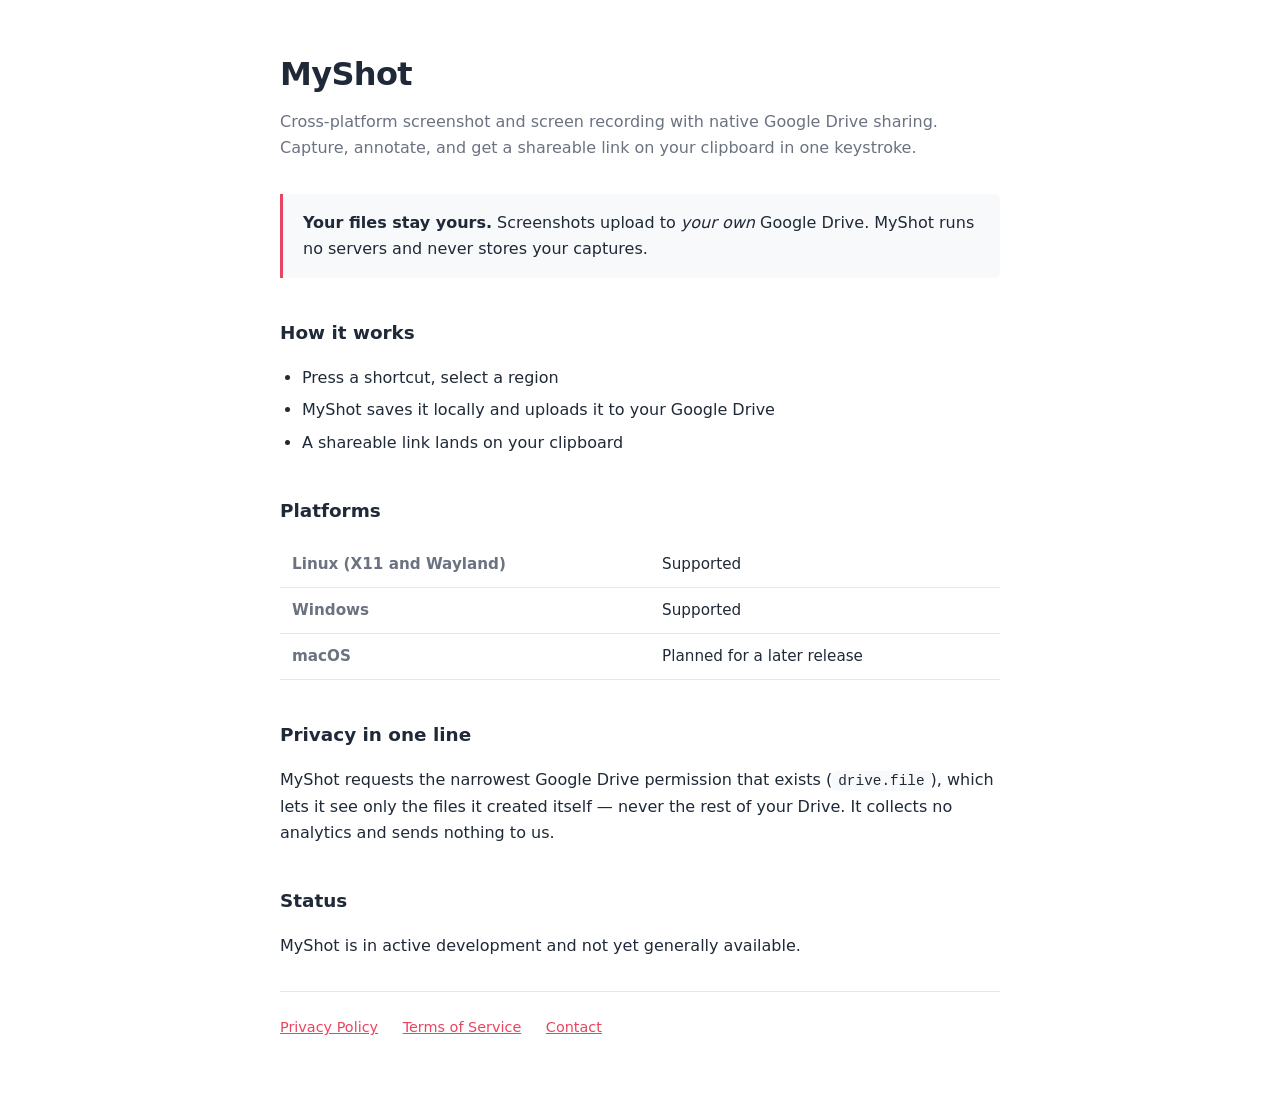
==== index.html @ aad1ee53 "add files" ====
<!DOCTYPE html>
<html lang="en">
<head>
<meta charset="utf-8">
<meta name="viewport" content="width=device-width, initial-scale=1">
<title>MyShot</title>
<meta name="description" content="Cross-platform screenshot and screen recording with native Google Drive sharing.">
<link rel="stylesheet" href="style.css">
</head>
<body>
<div class="wrap">
  <h1>MyShot</h1>
  <p class="lede">Cross-platform screenshot and screen recording with native Google Drive sharing.
  Capture, annotate, and get a shareable link on your clipboard in one keystroke.</p>

  <div class="callout">
    <strong>Your files stay yours.</strong> Screenshots upload to <em>your own</em> Google Drive.
    MyShot runs no servers and never stores your captures.
  </div>

  <h2>How it works</h2>
  <ul>
    <li>Press a shortcut, select a region</li>
    <li>MyShot saves it locally and uploads it to your Google Drive</li>
    <li>A shareable link lands on your clipboard</li>
  </ul>

  <h2>Platforms</h2>
  <table>
    <tr><th>Linux (X11 and Wayland)</th><td>Supported</td></tr>
    <tr><th>Windows</th><td>Supported</td></tr>
    <tr><th>macOS</th><td>Planned for a later release</td></tr>
  </table>

  <h2>Privacy in one line</h2>
  <p>MyShot requests the narrowest Google Drive permission that exists
  (<code>drive.file</code>), which lets it see only the files it created itself — never
  the rest of your Drive. It collects no analytics and sends nothing to us.</p>

  <h2>Status</h2>
  <p>MyShot is in active development and not yet generally available.</p>

  <nav>
    <a href="privacy.html">Privacy Policy</a>
    <a href="terms.html">Terms of Service</a>
    <a href="mailto:aryavikram06@gmail.com">Contact</a>
  </nav>
</div>
</body>
</html>
---- style.css ----
:root {
  --bg: #ffffff; --surface: #f8f9fa; --text: #1f2937; --muted: #6b7280;
  --accent: #e94560; --border: #e5e7eb;
}
@media (prefers-color-scheme: dark) {
  :root {
    --bg: #1a1a2e; --surface: #1f2937; --text: #f8f9fa; --muted: #9ca3af;
    --accent: #e94560; --border: #374151;
  }
}
* { box-sizing: border-box; }
body {
  margin: 0; padding: 0 16px;
  font: 16px/1.65 system-ui, -apple-system, "Segoe UI", Roboto, sans-serif;
  background: var(--bg); color: var(--text);
}
.wrap { max-width: 720px; margin: 0 auto; padding: 48px 0 80px; }
h1 { font-size: 2rem; margin: 0 0 8px; letter-spacing: -0.02em; }
h2 { font-size: 1.15rem; margin: 40px 0 12px; }
h3 { font-size: 1rem; margin: 24px 0 8px; }
a { color: var(--accent); }
.lede { color: var(--muted); margin: 0 0 32px; }
.updated { color: var(--muted); font-size: .875rem; }
nav { margin: 32px 0 0; padding-top: 24px; border-top: 1px solid var(--border); font-size: .9rem; }
nav a { margin-right: 20px; }
table { width: 100%; border-collapse: collapse; margin: 16px 0; font-size: .95rem; }
th, td { text-align: left; padding: 10px 12px; border-bottom: 1px solid var(--border); vertical-align: top; }
th { color: var(--muted); font-weight: 600; }
code { background: var(--surface); padding: 2px 6px; border-radius: 4px; font-size: .9em; }
.callout {
  background: var(--surface); border-left: 3px solid var(--accent);
  padding: 16px 20px; margin: 24px 0; border-radius: 0 6px 6px 0;
}
ul { padding-left: 22px; }
li { margin: 6px 0; }
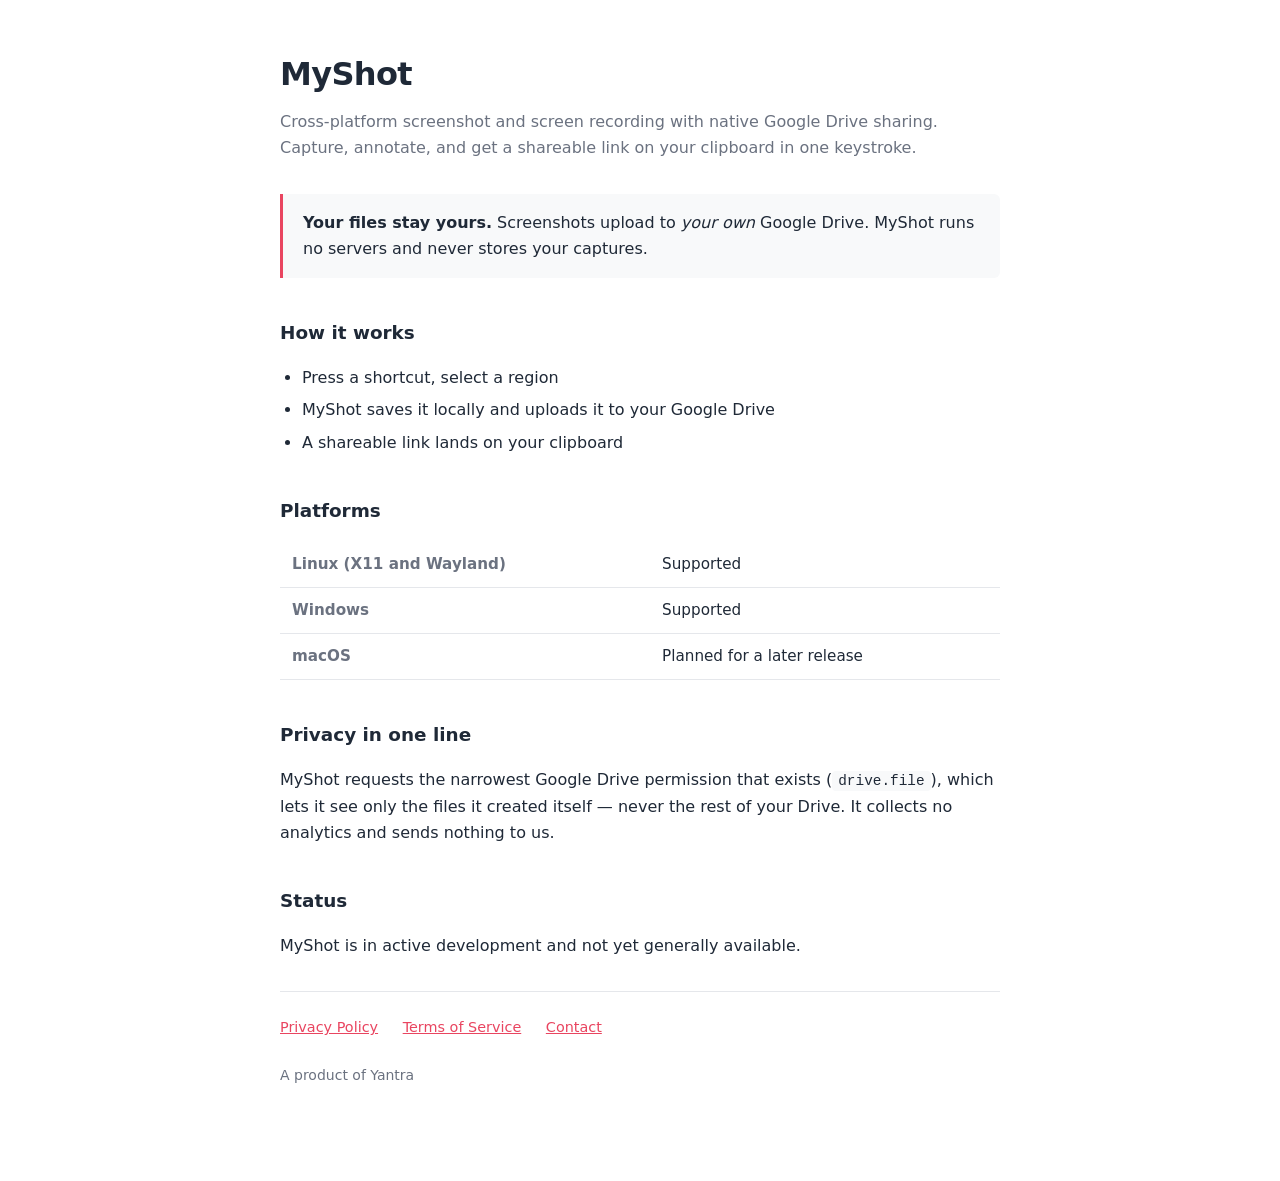
==== commit 0675027c: "Add Yantra as the company behind MyShot" ====
--- a/index.html
+++ b/index.html
@@ -45,6 +45,7 @@
     <a href="terms.html">Terms of Service</a>
     <a href="mailto:aryavikram06@gmail.com">Contact</a>
   </nav>
+  <p class="updated" style="margin-top:24px">A product of Yantra</p>
 </div>
 </body>
 </html>
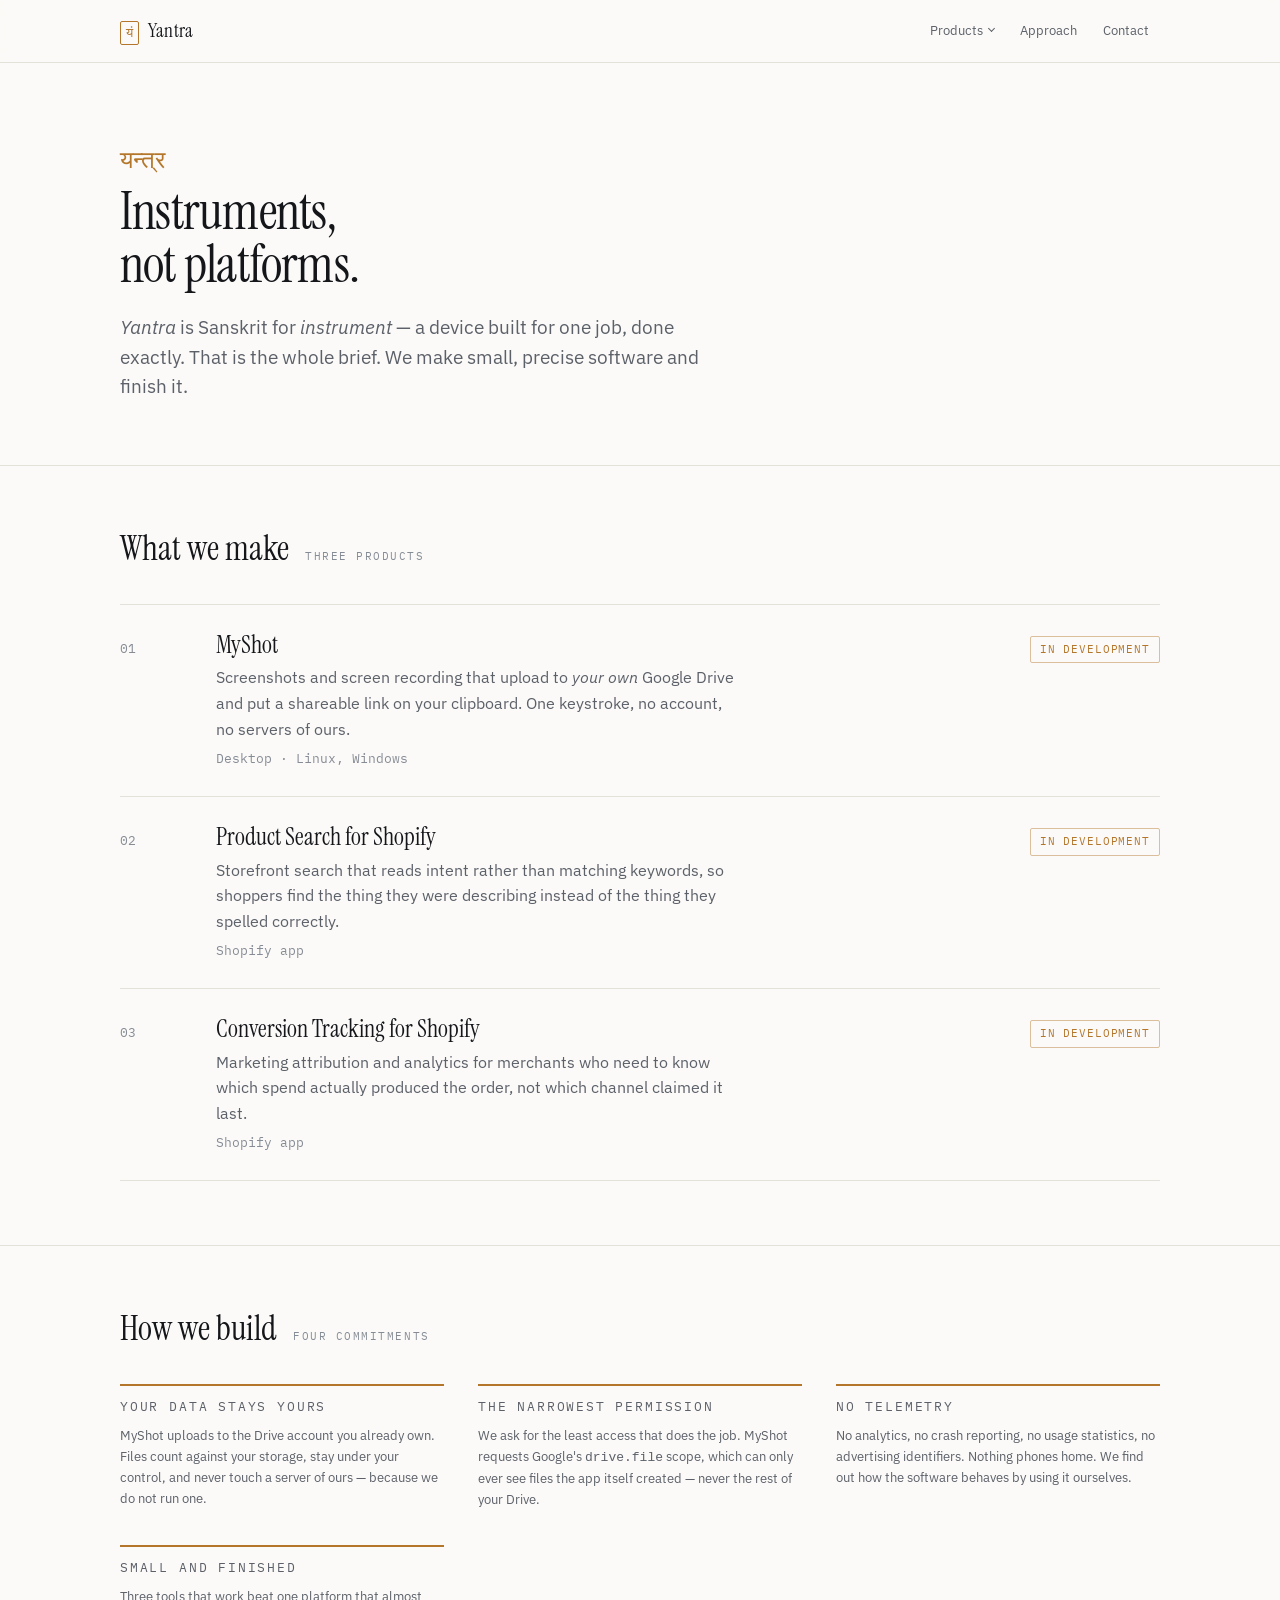
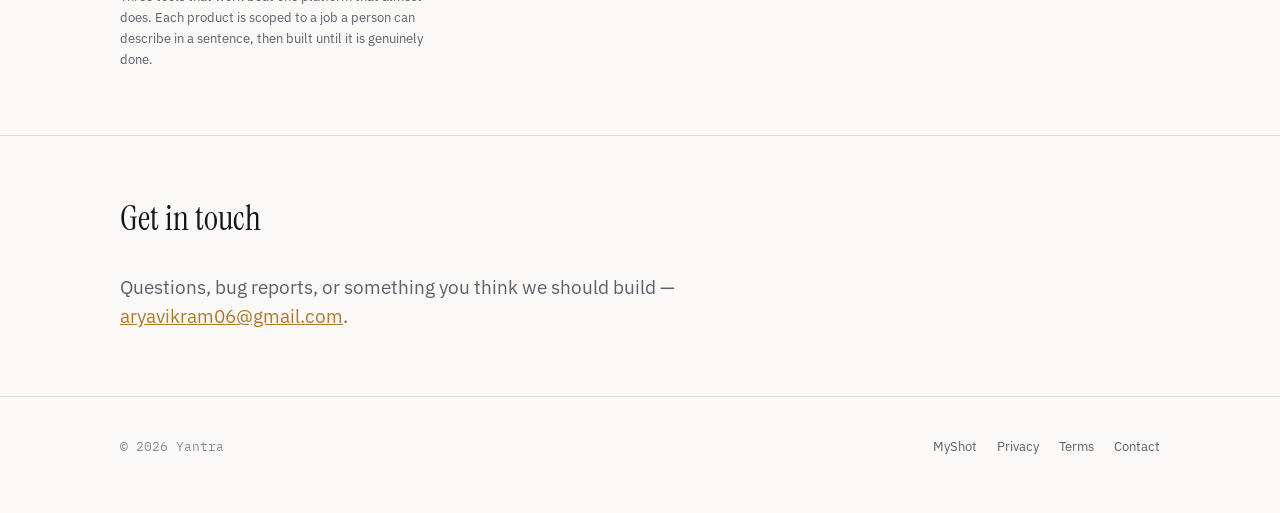
==== commit 0539011c: "Rebuild as the Yantra company site with product navigation Company homepage for Yantra, with MyShot " ====
--- a/index.html
+++ b/index.html
@@ -1,51 +1,148 @@
 <!DOCTYPE html>
 <html lang="en">
 <head>
+<title>Yantra</title>
+<meta name="description" content="Yantra is a software studio building small, precise instruments: MyShot, and two apps for Shopify merchants.">
 <meta charset="utf-8">
 <meta name="viewport" content="width=device-width, initial-scale=1">
-<title>MyShot</title>
-<meta name="description" content="Cross-platform screenshot and screen recording with native Google Drive sharing.">
+<link rel="preconnect" href="https://fonts.googleapis.com">
+<link rel="preconnect" href="https://fonts.gstatic.com" crossorigin>
+<link rel="stylesheet" href="https://fonts.googleapis.com/css2?family=IBM+Plex+Mono:wght@400&family=IBM+Plex+Sans:wght@400;600&family=Instrument+Serif&display=swap">
 <link rel="stylesheet" href="style.css">
 </head>
 <body>
-<div class="wrap">
-  <h1>MyShot</h1>
-  <p class="lede">Cross-platform screenshot and screen recording with native Google Drive sharing.
-  Capture, annotate, and get a shareable link on your clipboard in one keystroke.</p>
+<header class="masthead">
+  <div class="wrap">
+    <a class="mark" href="index.html"><span class="glyph">यं</span>Yantra</a>
+    <nav class="nav" aria-label="Primary">
+      <details class="menu">
+        <summary aria-haspopup="true">Products</summary>
+        <div class="menu-panel">
+          <a class="menu-item" href="myshot.html"><b>MyShot</b><span>Screenshots and recordings, shared to your own Drive</span></a>
+          <a class="menu-item" href="index.html#products"><b>Product Search for Shopify</b><span>Search that understands intent, not keywords</span></a>
+          <a class="menu-item" href="index.html#products"><b>Conversion Tracking for Shopify</b><span>Attribution and analytics for merchants</span></a>
+        </div>
+      </details>
+      <a href="index.html#approach">Approach</a>
+      <a href="index.html#contact">Contact</a>
+    </nav>
+  </div>
+</header>
+<main>
+<section class="hero">
+  <div class="wrap">
+    <p class="devanagari">यन्त्र</p>
+    <h1>Instruments, not platforms.</h1>
+    <p class="lede"><em>Yantra</em> is Sanskrit for <em>instrument</em> — a device built for one job,
+    done exactly. That is the whole brief. We make small, precise software and finish it.</p>
+  </div>
+</section>
 
-  <div class="callout">
-    <strong>Your files stay yours.</strong> Screenshots upload to <em>your own</em> Google Drive.
-    MyShot runs no servers and never stores your captures.
+<section class="section" id="products">
+  <div class="wrap">
+    <div class="section-head">
+      <h2>What we make</h2>
+      <span class="label">Three products</span>
+    </div>
+    <div class="ledger">
+      <a class="entry" href="myshot.html">
+        <span class="entry-index">01</span>
+        <span class="entry-body">
+          <span class="entry-name">MyShot</span>
+          <span class="entry-desc">Screenshots and screen recording that upload to <em>your own</em> Google
+          Drive and put a shareable link on your clipboard. One keystroke, no account, no servers of ours.</span>
+          <span class="entry-meta">Desktop · Linux, Windows</span>
+        </span>
+        <span class="chip building">In development</span>
+      </a>
+      <div class="entry">
+        <span class="entry-index">02</span>
+        <span class="entry-body">
+          <span class="entry-name">Product Search for Shopify</span>
+          <span class="entry-desc">Storefront search that reads intent rather than matching keywords, so
+          shoppers find the thing they were describing instead of the thing they spelled correctly.</span>
+          <span class="entry-meta">Shopify app</span>
+        </span>
+        <span class="chip building">In development</span>
+      </div>
+      <div class="entry">
+        <span class="entry-index">03</span>
+        <span class="entry-body">
+          <span class="entry-name">Conversion Tracking for Shopify</span>
+          <span class="entry-desc">Marketing attribution and analytics for merchants who need to know which
+          spend actually produced the order, not which channel claimed it last.</span>
+          <span class="entry-meta">Shopify app</span>
+        </span>
+        <span class="chip building">In development</span>
+      </div>
+    </div>
   </div>
+</section>
 
-  <h2>How it works</h2>
-  <ul>
-    <li>Press a shortcut, select a region</li>
-    <li>MyShot saves it locally and uploads it to your Google Drive</li>
-    <li>A shareable link lands on your clipboard</li>
-  </ul>
+<section class="section" id="approach">
+  <div class="wrap">
+    <div class="section-head">
+      <h2>How we build</h2>
+      <span class="label">Four commitments</span>
+    </div>
+    <div class="principles">
+      <div class="principle">
+        <p class="label">Your data stays yours</p>
+        <p>MyShot uploads to the Drive account you already own. Files count against your storage, stay
+        under your control, and never touch a server of ours — because we do not run one.</p>
+      </div>
+      <div class="principle">
+        <p class="label">The narrowest permission</p>
+        <p>We ask for the least access that does the job. MyShot requests Google's <code>drive.file</code>
+        scope, which can only ever see files the app itself created — never the rest of your Drive.</p>
+      </div>
+      <div class="principle">
+        <p class="label">No telemetry</p>
+        <p>No analytics, no crash reporting, no usage statistics, no advertising identifiers. Nothing
+        phones home. We find out how the software behaves by using it ourselves.</p>
+      </div>
+      <div class="principle">
+        <p class="label">Small and finished</p>
+        <p>Three tools that work beat one platform that almost does. Each product is scoped to a job a
+        person can describe in a sentence, then built until it is genuinely done.</p>
+      </div>
+    </div>
+  </div>
+</section>
 
-  <h2>Platforms</h2>
-  <table>
-    <tr><th>Linux (X11 and Wayland)</th><td>Supported</td></tr>
-    <tr><th>Windows</th><td>Supported</td></tr>
-    <tr><th>macOS</th><td>Planned for a later release</td></tr>
-  </table>
-
-  <h2>Privacy in one line</h2>
-  <p>MyShot requests the narrowest Google Drive permission that exists
-  (<code>drive.file</code>), which lets it see only the files it created itself — never
-  the rest of your Drive. It collects no analytics and sends nothing to us.</p>
-
-  <h2>Status</h2>
-  <p>MyShot is in active development and not yet generally available.</p>
-
-  <nav>
-    <a href="privacy.html">Privacy Policy</a>
-    <a href="terms.html">Terms of Service</a>
-    <a href="mailto:aryavikram06@gmail.com">Contact</a>
-  </nav>
-  <p class="updated" style="margin-top:24px">A product of Yantra</p>
-</div>
+<section class="section" id="contact">
+  <div class="wrap">
+    <div class="section-head"><h2>Get in touch</h2></div>
+    <p class="lede">Questions, bug reports, or something you think we should build —
+    <a href="mailto:aryavikram06@gmail.com" style="color:var(--brass)">aryavikram06@gmail.com</a>.</p>
+  </div>
+</section>
+</main>
+<footer class="foot">
+  <div class="wrap">
+    <span class="colophon">© 2026 Yantra</span>
+    <nav class="foot-links" aria-label="Footer">
+      <a href="myshot.html">MyShot</a>
+      <a href="privacy.html">Privacy</a>
+      <a href="terms.html">Terms</a>
+      <a href="mailto:aryavikram06@gmail.com">Contact</a>
+    </nav>
+  </div>
+</footer>
+<script>
+  // Close the products menu on outside click or Escape.
+  document.addEventListener('click', function (e) {
+    document.querySelectorAll('details.menu[open]').forEach(function (d) {
+      if (!d.contains(e.target)) d.removeAttribute('open');
+    });
+  });
+  document.addEventListener('keydown', function (e) {
+    if (e.key === 'Escape') {
+      document.querySelectorAll('details.menu[open]').forEach(function (d) {
+        d.removeAttribute('open');
+      });
+    }
+  });
+</script>
 </body>
 </html>
--- a/style.css
+++ b/style.css
@@ -1,35 +1,291 @@
+/* Yantra — instrument-panel design system.
+   Light is the base palette; dark redefines tokens only. */
+
 :root {
-  --bg: #ffffff; --surface: #f8f9fa; --text: #1f2937; --muted: #6b7280;
-  --accent: #e94560; --border: #e5e7eb;
-}
+  --paper:   #FBFAF8;
+  --surface: #FFFFFF;
+  --ink:     #14161A;
+  --muted:   #5C6169;
+  --faint:   #868C95;
+  --rule:    #E4E1DB;
+  --rule-strong: #CFCBC3;
+  --brass:   #B4762A;
+  --brass-soft: #F3E7D4;
+  --ok:      #2F6B4F;
+
+  --measure: 66ch;
+  --gutter: 20px;
+  --max: 1080px;
+
+  --step--1: 0.8125rem;
+  --step-0:  1rem;
+  --step-1:  1.1875rem;
+  --step-2:  1.5rem;
+  --step-3:  2.125rem;
+  --step-4:  3.25rem;
+
+  --sans: "IBM Plex Sans", -apple-system, BlinkMacSystemFont, "Segoe UI", sans-serif;
+  --serif: "Instrument Serif", Georgia, "Times New Roman", serif;
+  --mono: "IBM Plex Mono", ui-monospace, "SF Mono", Menlo, monospace;
+}
+
 @media (prefers-color-scheme: dark) {
-  :root {
-    --bg: #1a1a2e; --surface: #1f2937; --text: #f8f9fa; --muted: #9ca3af;
-    --accent: #e94560; --border: #374151;
+  :root:not([data-theme="light"]) {
+    --paper:   #0F1216;
+    --surface: #171B21;
+    --ink:     #ECEDEF;
+    --muted:   #98A0AA;
+    --faint:   #6E7681;
+    --rule:    #262C34;
+    --rule-strong: #39424D;
+    --brass:   #D69A4A;
+    --brass-soft: #2A2218;
+    --ok:      #63B08A;
   }
 }
-* { box-sizing: border-box; }
+:root[data-theme="dark"] {
+  --paper:#0F1216; --surface:#171B21; --ink:#ECEDEF; --muted:#98A0AA;
+  --faint:#6E7681; --rule:#262C34; --rule-strong:#39424D;
+  --brass:#D69A4A; --brass-soft:#2A2218; --ok:#63B08A;
+}
+
+*, *::before, *::after { box-sizing: border-box; }
+
+html { -webkit-text-size-adjust: 100%; }
+
 body {
-  margin: 0; padding: 0 16px;
-  font: 16px/1.65 system-ui, -apple-system, "Segoe UI", Roboto, sans-serif;
-  background: var(--bg); color: var(--text);
-}
-.wrap { max-width: 720px; margin: 0 auto; padding: 48px 0 80px; }
-h1 { font-size: 2rem; margin: 0 0 8px; letter-spacing: -0.02em; }
-h2 { font-size: 1.15rem; margin: 40px 0 12px; }
-h3 { font-size: 1rem; margin: 24px 0 8px; }
-a { color: var(--accent); }
-.lede { color: var(--muted); margin: 0 0 32px; }
-.updated { color: var(--muted); font-size: .875rem; }
-nav { margin: 32px 0 0; padding-top: 24px; border-top: 1px solid var(--border); font-size: .9rem; }
-nav a { margin-right: 20px; }
-table { width: 100%; border-collapse: collapse; margin: 16px 0; font-size: .95rem; }
-th, td { text-align: left; padding: 10px 12px; border-bottom: 1px solid var(--border); vertical-align: top; }
-th { color: var(--muted); font-weight: 600; }
-code { background: var(--surface); padding: 2px 6px; border-radius: 4px; font-size: .9em; }
-.callout {
-  background: var(--surface); border-left: 3px solid var(--accent);
-  padding: 16px 20px; margin: 24px 0; border-radius: 0 6px 6px 0;
-}
-ul { padding-left: 22px; }
-li { margin: 6px 0; }
+  margin: 0;
+  background: var(--paper);
+  color: var(--ink);
+  font-family: var(--sans);
+  font-size: var(--step-0);
+  line-height: 1.6;
+  -webkit-font-smoothing: antialiased;
+}
+
+.wrap {
+  max-width: var(--max);
+  margin-inline: auto;
+  padding-inline: var(--gutter);
+}
+
+a { color: inherit; }
+a:focus-visible, button:focus-visible, summary:focus-visible {
+  outline: 2px solid var(--brass);
+  outline-offset: 3px;
+  border-radius: 2px;
+}
+
+/* ---------- masthead ---------- */
+
+.masthead {
+  position: sticky;
+  top: 0;
+  z-index: 20;
+  background: color-mix(in srgb, var(--paper) 88%, transparent);
+  backdrop-filter: blur(10px);
+  border-bottom: 1px solid var(--rule);
+}
+.masthead .wrap {
+  display: flex;
+  align-items: center;
+  gap: 28px;
+  min-height: 62px;
+}
+
+.mark {
+  display: inline-flex;
+  align-items: baseline;
+  gap: 9px;
+  text-decoration: none;
+  font-family: var(--serif);
+  font-size: var(--step-1);
+  letter-spacing: 0.01em;
+  margin-right: auto;
+}
+.mark .glyph {
+  font-family: var(--mono);
+  font-size: 0.68em;
+  color: var(--brass);
+  border: 1px solid var(--brass);
+  border-radius: 2px;
+  padding: 1px 5px;
+  letter-spacing: 0;
+}
+
+.nav { display: flex; align-items: center; gap: 4px; flex-wrap: wrap; }
+.nav a, .nav summary {
+  font-size: var(--step--1);
+  text-decoration: none;
+  color: var(--muted);
+  padding: 7px 11px;
+  border-radius: 3px;
+  cursor: pointer;
+  white-space: nowrap;
+}
+.nav a:hover, .nav summary:hover { color: var(--ink); background: var(--brass-soft); }
+.nav a[aria-current="page"] { color: var(--ink); }
+
+/* products menu */
+.menu { position: relative; }
+.menu > summary { list-style: none; display: inline-flex; align-items: center; gap: 6px; }
+.menu > summary::-webkit-details-marker { display: none; }
+.menu > summary::after {
+  content: "";
+  width: 5px; height: 5px;
+  border-right: 1.5px solid currentColor;
+  border-bottom: 1.5px solid currentColor;
+  transform: translateY(-2px) rotate(45deg);
+}
+.menu[open] > summary { color: var(--ink); background: var(--brass-soft); }
+.menu-panel {
+  position: absolute;
+  top: calc(100% + 8px);
+  right: 0;
+  min-width: 288px;
+  background: var(--surface);
+  border: 1px solid var(--rule);
+  border-radius: 4px;
+  box-shadow: 0 12px 28px rgb(0 0 0 / 0.10);
+  padding: 6px;
+  display: grid;
+  gap: 2px;
+}
+.menu-item {
+  display: grid;
+  gap: 2px;
+  padding: 10px 12px;
+  border-radius: 3px;
+  text-decoration: none;
+}
+.menu-item:hover { background: var(--brass-soft); }
+.menu-item b { font-weight: 600; font-size: var(--step-0); color: var(--ink); }
+.menu-item span { font-size: var(--step--1); color: var(--muted); line-height: 1.4; }
+
+/* ---------- type ---------- */
+
+h1, h2, h3 { text-wrap: balance; margin: 0; font-weight: 400; }
+h1 { font-family: var(--serif); font-size: var(--step-4); line-height: 1.02; letter-spacing: -0.015em; }
+h2 { font-family: var(--serif); font-size: var(--step-3); line-height: 1.1; }
+h3 { font-size: var(--step-1); font-weight: 600; line-height: 1.3; }
+
+p { margin: 0; max-width: var(--measure); }
+.lede { font-size: var(--step-1); color: var(--muted); line-height: 1.55; }
+
+.label {
+  font-family: var(--mono);
+  font-size: 0.6875rem;
+  letter-spacing: 0.14em;
+  text-transform: uppercase;
+  color: var(--faint);
+}
+
+/* ---------- sections ---------- */
+
+.hero { padding-block: 84px 64px; }
+.hero .devanagari {
+  font-size: var(--step-2);
+  color: var(--brass);
+  margin-bottom: 14px;
+  line-height: 1;
+}
+.hero h1 { margin-bottom: 22px; max-width: 16ch; }
+.hero .lede { max-width: 54ch; }
+
+.section { padding-block: 64px; border-top: 1px solid var(--rule); }
+.section-head { display: flex; align-items: baseline; gap: 16px; margin-bottom: 36px; flex-wrap: wrap; }
+.section-head h2 { flex: 0 0 auto; }
+
+/* ---------- product ledger ---------- */
+
+.ledger { display: grid; gap: 0; border-top: 1px solid var(--rule); }
+.entry {
+  display: grid;
+  grid-template-columns: 4.5rem 1fr auto;
+  gap: 8px 24px;
+  align-items: baseline;
+  padding-block: 26px;
+  border-bottom: 1px solid var(--rule);
+  text-decoration: none;
+}
+a.entry:hover { background: color-mix(in srgb, var(--brass-soft) 55%, transparent); }
+a.entry:hover .entry-name { color: var(--brass); }
+.entry-index { font-family: var(--mono); font-size: var(--step--1); color: var(--faint); }
+.entry-body { display: grid; gap: 7px; }
+.entry-name { font-family: var(--serif); font-size: var(--step-2); line-height: 1.15; }
+.entry-desc { font-size: var(--step-0); color: var(--muted); max-width: 52ch; }
+.entry-meta { font-family: var(--mono); font-size: var(--step--1); color: var(--faint); }
+
+.chip {
+  font-family: var(--mono);
+  font-size: 0.6875rem;
+  letter-spacing: 0.08em;
+  text-transform: uppercase;
+  padding: 4px 9px;
+  border-radius: 2px;
+  border: 1px solid var(--rule-strong);
+  color: var(--muted);
+  white-space: nowrap;
+}
+.chip.live { color: var(--ok); border-color: color-mix(in srgb, var(--ok) 45%, transparent); }
+.chip.building { color: var(--brass); border-color: color-mix(in srgb, var(--brass) 45%, transparent); }
+
+/* ---------- principles ---------- */
+
+.principles { display: grid; grid-template-columns: repeat(auto-fit, minmax(240px, 1fr)); gap: 34px; }
+.principle { display: grid; gap: 9px; align-content: start; }
+.principle .label { border-top: 2px solid var(--brass); padding-top: 11px; }
+.principle p { font-size: var(--step--1); color: var(--muted); line-height: 1.6; }
+
+/* ---------- spec table ---------- */
+
+.spec { width: 100%; border-collapse: collapse; font-size: var(--step--1); }
+.spec th, .spec td { text-align: left; padding: 12px 14px 12px 0; border-bottom: 1px solid var(--rule); vertical-align: top; }
+.spec th { font-family: var(--mono); font-weight: 400; color: var(--faint); width: 34%; font-size: 0.75rem; letter-spacing: 0.04em; }
+.spec td { color: var(--ink); }
+.table-scroll { overflow-x: auto; }
+
+/* ---------- prose (privacy / terms) ---------- */
+
+.prose { padding-block: 56px 72px; }
+.prose h2 { font-size: var(--step-2); margin-top: 48px; margin-bottom: 14px; }
+.prose h3 { margin-top: 28px; margin-bottom: 8px; }
+.prose p, .prose ul { margin-block: 12px; }
+.prose ul { padding-left: 20px; }
+.prose li { margin-block: 6px; max-width: var(--measure); }
+.prose a { color: var(--brass); text-underline-offset: 2px; }
+
+.note {
+  border-left: 2px solid var(--brass);
+  background: var(--brass-soft);
+  padding: 18px 22px;
+  margin-block: 26px;
+  border-radius: 0 3px 3px 0;
+}
+.note p { max-width: 58ch; }
+
+/* ---------- footer ---------- */
+
+.foot { border-top: 1px solid var(--rule); padding-block: 40px 56px; }
+.foot .wrap { display: flex; gap: 24px 40px; flex-wrap: wrap; align-items: baseline; }
+.foot-links { display: flex; gap: 20px; flex-wrap: wrap; margin-left: auto; }
+.foot a { font-size: var(--step--1); color: var(--muted); text-decoration: none; }
+.foot a:hover { color: var(--brass); }
+.foot .colophon { font-family: var(--mono); font-size: var(--step--1); color: var(--faint); }
+
+/* ---------- responsive ---------- */
+
+@media (max-width: 720px) {
+  :root { --step-4: 2.375rem; --step-3: 1.75rem; }
+  .hero { padding-block: 52px 44px; }
+  .section { padding-block: 48px; }
+  .masthead .wrap { gap: 12px; min-height: 56px; flex-wrap: wrap; padding-block: 10px; }
+  .nav { width: 100%; justify-content: flex-start; margin-left: -11px; }
+  .menu-panel { right: auto; left: 0; min-width: min(288px, calc(100vw - 40px)); }
+  .entry { grid-template-columns: 1fr auto; }
+  .entry-index { display: none; }
+}
+
+@media (prefers-reduced-motion: reduce) {
+  *, *::before, *::after { animation-duration: 0.01ms !important; transition-duration: 0.01ms !important; }
+}
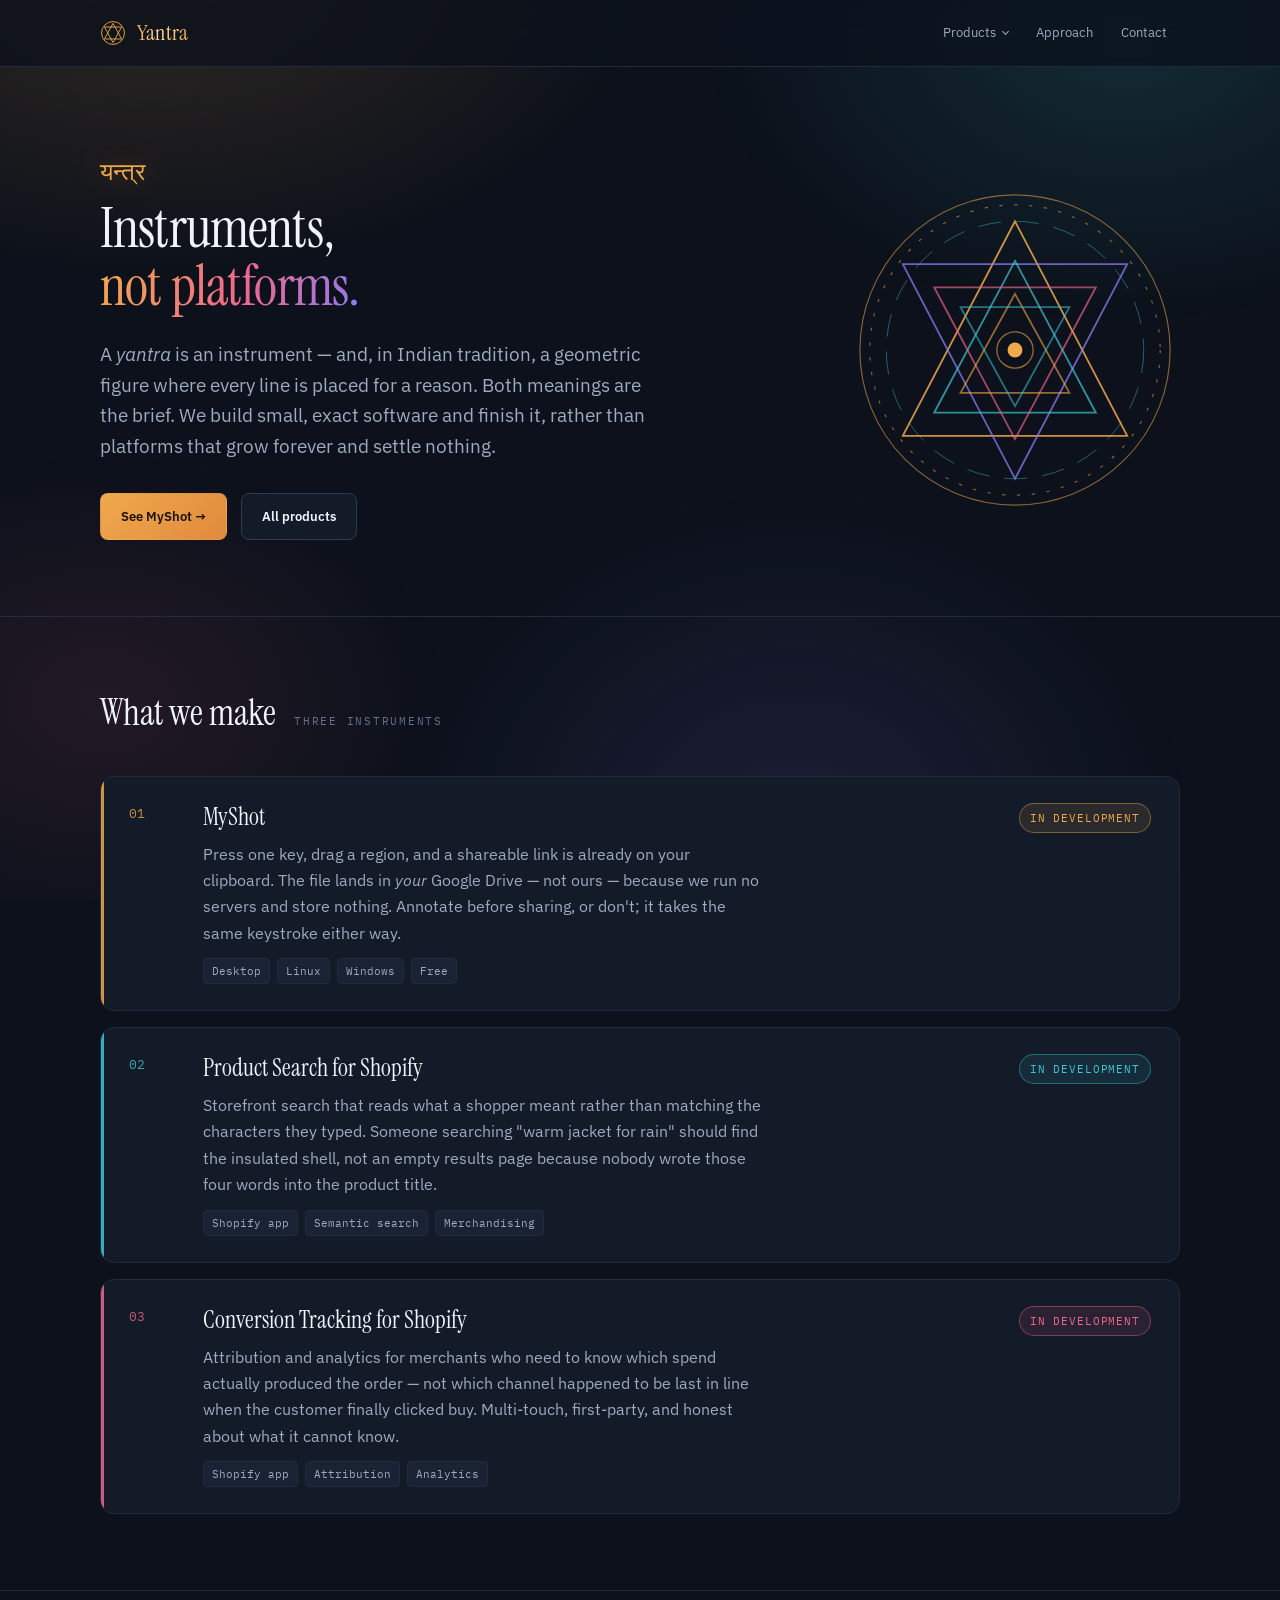
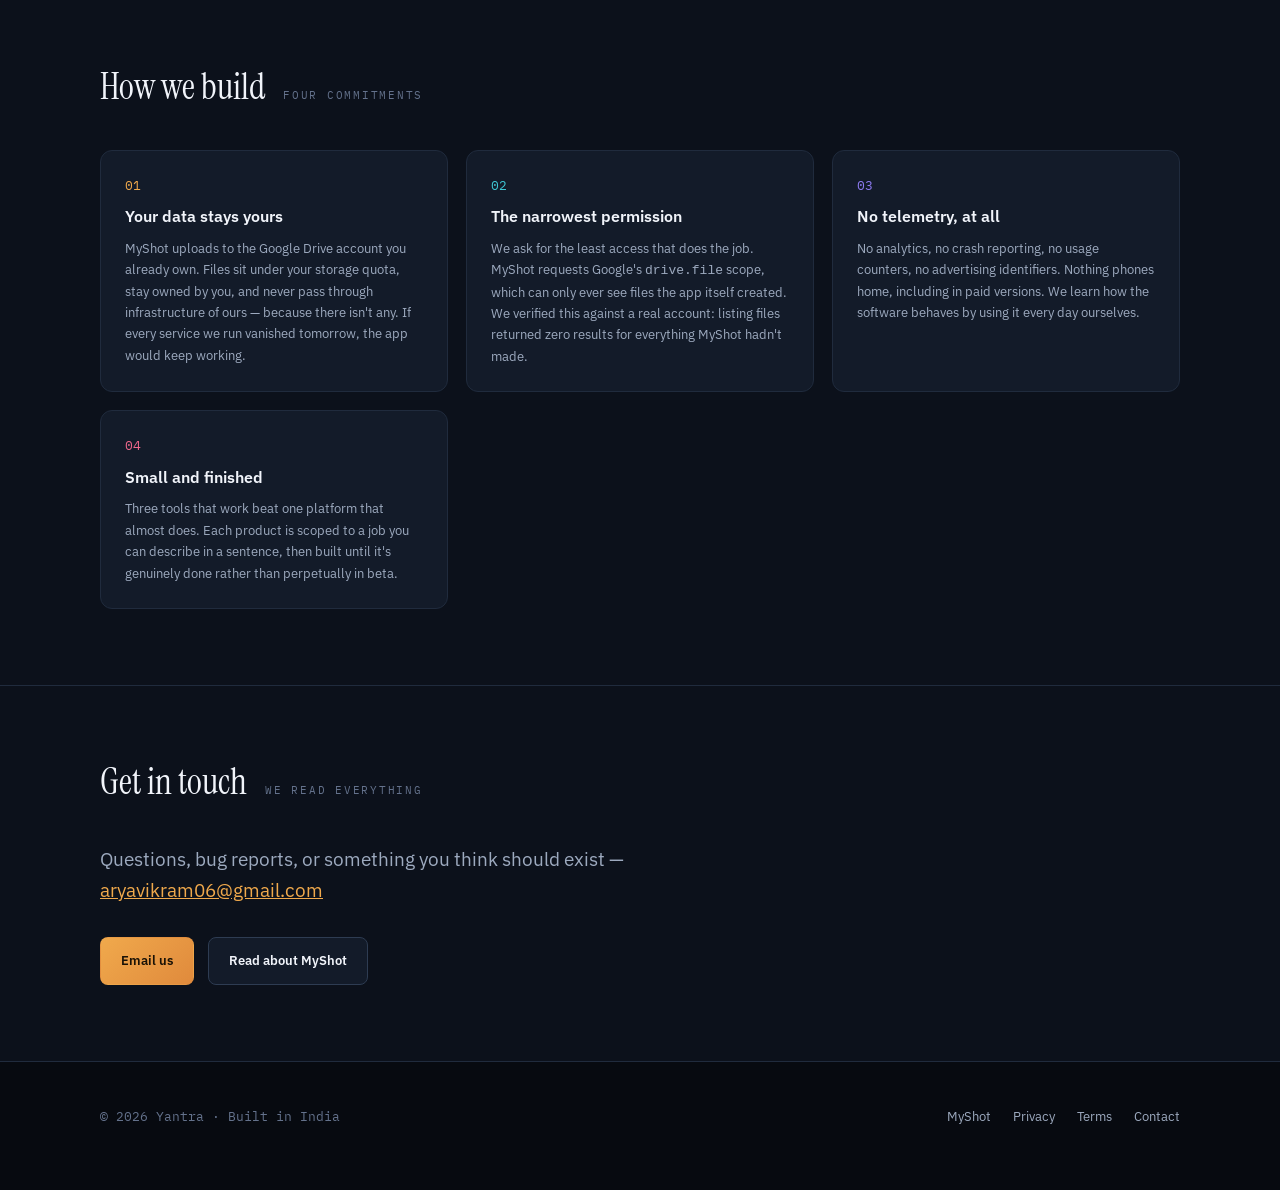
==== commit 041c54be: "Redesign: dark palette, colour-coded products, animated yantra figure The previous design read as au" ====
--- a/index.html
+++ b/index.html
@@ -2,25 +2,32 @@
 <html lang="en">
 <head>
 <title>Yantra</title>
-<meta name="description" content="Yantra is a software studio building small, precise instruments: MyShot, and two apps for Shopify merchants.">
+<meta name="description" content="Yantra builds small, exact software: MyShot, and two apps for Shopify merchants. No telemetry, narrow permissions, your data stays yours.">
 <meta charset="utf-8">
 <meta name="viewport" content="width=device-width, initial-scale=1">
 <link rel="preconnect" href="https://fonts.googleapis.com">
 <link rel="preconnect" href="https://fonts.gstatic.com" crossorigin>
-<link rel="stylesheet" href="https://fonts.googleapis.com/css2?family=IBM+Plex+Mono:wght@400&family=IBM+Plex+Sans:wght@400;600&family=Instrument+Serif&display=swap">
+<link rel="stylesheet" href="https://fonts.googleapis.com/css2?family=IBM+Plex+Mono:wght@400&family=IBM+Plex+Sans:wght@400;600&family=Instrument+Serif:ital@0;1&display=swap">
 <link rel="stylesheet" href="style.css">
 </head>
 <body>
+<div class="aurora" aria-hidden="true"></div>
 <header class="masthead">
   <div class="wrap">
-    <a class="mark" href="index.html"><span class="glyph">यं</span>Yantra</a>
+    <a class="mark" href="index.html"><svg class="sigil" viewBox="0 0 200 200" aria-hidden="true">
+  <g fill="none" stroke="#F0A94C" stroke-width="7">
+    <circle cx="100" cy="100" r="88"/>
+    <path d="M100 26 L166 146 L34 146 Z"/>
+    <path d="M100 174 L34 54 L166 54 Z"/>
+  </g>
+</svg><span class="name">Yantra</span></a>
     <nav class="nav" aria-label="Primary">
       <details class="menu">
         <summary aria-haspopup="true">Products</summary>
         <div class="menu-panel">
-          <a class="menu-item" href="myshot.html"><b>MyShot</b><span>Screenshots and recordings, shared to your own Drive</span></a>
-          <a class="menu-item" href="index.html#products"><b>Product Search for Shopify</b><span>Search that understands intent, not keywords</span></a>
-          <a class="menu-item" href="index.html#products"><b>Conversion Tracking for Shopify</b><span>Attribution and analytics for merchants</span></a>
+          <a class="menu-item c1" href="myshot.html"><b>MyShot</b><span>Screenshots and recordings, shared from your own Drive</span></a>
+          <a class="menu-item c2" href="index.html#products"><b>Product Search for Shopify</b><span>Storefront search that reads intent, not keywords</span></a>
+          <a class="menu-item c3" href="index.html#products"><b>Conversion Tracking for Shopify</b><span>Attribution that survives the last-click lie</span></a>
         </div>
       </details>
       <a href="index.html#approach">Approach</a>
@@ -31,10 +38,36 @@
 <main>
 <section class="hero">
   <div class="wrap">
-    <p class="devanagari">यन्त्र</p>
-    <h1>Instruments, not platforms.</h1>
-    <p class="lede"><em>Yantra</em> is Sanskrit for <em>instrument</em> — a device built for one job,
-    done exactly. That is the whole brief. We make small, precise software and finish it.</p>
+    <div class="hero-copy">
+      <p class="devanagari">यन्त्र</p>
+      <h1>Instruments, <span class="accent">not platforms.</span></h1>
+      <p class="lede">A <em>yantra</em> is an instrument — and, in Indian tradition, a geometric figure
+      where every line is placed for a reason. Both meanings are the brief. We build small, exact software
+      and finish it, rather than platforms that grow forever and settle nothing.</p>
+      <div class="cta-row">
+        <a class="btn primary" href="myshot.html">See MyShot →</a>
+        <a class="btn" href="#products">All products</a>
+      </div>
+    </div>
+    <svg class="sigil-large" viewBox="0 0 200 200" role="img" aria-label="Yantra geometric figure">
+  <g class="spin" fill="none" stroke="#F0A94C" stroke-width="0.7" opacity=".55">
+    <circle cx="100" cy="100" r="94"/>
+    <circle cx="100" cy="100" r="88" stroke-dasharray="2 7"/>
+  </g>
+  <g class="spin-r" fill="none" stroke="#3FC7D4" stroke-width="0.6" opacity=".45">
+    <circle cx="100" cy="100" r="78" stroke-dasharray="14 9"/>
+  </g>
+  <g class="pulse" fill="none" stroke-width="1.1">
+    <path d="M100 22 L168 152 L32 152 Z" stroke="#F0A94C" opacity=".85"/>
+    <path d="M100 178 L32 48 L168 48 Z" stroke="#8E7BF2" opacity=".75"/>
+    <path d="M100 46 L149 138 L51 138 Z" stroke="#3FC7D4" opacity=".7"/>
+    <path d="M100 154 L51 62 L149 62 Z" stroke="#F0688C" opacity=".65"/>
+    <path d="M100 66 L133 126 L67 126 Z" stroke="#F0A94C" opacity=".6"/>
+    <path d="M100 134 L67 74 L133 74 Z" stroke="#3FC7D4" opacity=".55"/>
+  </g>
+  <circle cx="100" cy="100" r="4.5" fill="#F0A94C"/>
+  <circle cx="100" cy="100" r="11" fill="none" stroke="#F0A94C" stroke-width="0.8" opacity=".6"/>
+</svg>
   </div>
 </section>
 
@@ -42,38 +75,43 @@
   <div class="wrap">
     <div class="section-head">
       <h2>What we make</h2>
-      <span class="label">Three products</span>
+      <span class="label">Three instruments</span>
     </div>
     <div class="ledger">
-      <a class="entry" href="myshot.html">
+      <a class="entry" href="myshot.html" style="--c: var(--brass)">
         <span class="entry-index">01</span>
         <span class="entry-body">
           <span class="entry-name">MyShot</span>
-          <span class="entry-desc">Screenshots and screen recording that upload to <em>your own</em> Google
-          Drive and put a shareable link on your clipboard. One keystroke, no account, no servers of ours.</span>
-          <span class="entry-meta">Desktop · Linux, Windows</span>
+          <span class="entry-desc">Press one key, drag a region, and a shareable link is already on your
+          clipboard. The file lands in <em>your</em> Google Drive — not ours — because we run no servers and
+          store nothing. Annotate before sharing, or don't; it takes the same keystroke either way.</span>
+          <span class="tags"><span class="tag">Desktop</span><span class="tag">Linux</span><span class="tag">Windows</span><span class="tag">Free</span></span>
         </span>
-        <span class="chip building">In development</span>
+        <span class="chip">In development</span>
       </a>
-      <div class="entry">
+
+      <div class="entry" style="--c: var(--cyan)">
         <span class="entry-index">02</span>
         <span class="entry-body">
           <span class="entry-name">Product Search for Shopify</span>
-          <span class="entry-desc">Storefront search that reads intent rather than matching keywords, so
-          shoppers find the thing they were describing instead of the thing they spelled correctly.</span>
-          <span class="entry-meta">Shopify app</span>
+          <span class="entry-desc">Storefront search that reads what a shopper meant rather than matching
+          the characters they typed. Someone searching "warm jacket for rain" should find the insulated
+          shell, not an empty results page because nobody wrote those four words into the product title.</span>
+          <span class="tags"><span class="tag">Shopify app</span><span class="tag">Semantic search</span><span class="tag">Merchandising</span></span>
         </span>
-        <span class="chip building">In development</span>
+        <span class="chip">In development</span>
       </div>
-      <div class="entry">
+
+      <div class="entry" style="--c: var(--rose)">
         <span class="entry-index">03</span>
         <span class="entry-body">
           <span class="entry-name">Conversion Tracking for Shopify</span>
-          <span class="entry-desc">Marketing attribution and analytics for merchants who need to know which
-          spend actually produced the order, not which channel claimed it last.</span>
-          <span class="entry-meta">Shopify app</span>
+          <span class="entry-desc">Attribution and analytics for merchants who need to know which spend
+          actually produced the order — not which channel happened to be last in line when the customer
+          finally clicked buy. Multi-touch, first-party, and honest about what it cannot know.</span>
+          <span class="tags"><span class="tag">Shopify app</span><span class="tag">Attribution</span><span class="tag">Analytics</span></span>
         </span>
-        <span class="chip building">In development</span>
+        <span class="chip">In development</span>
       </div>
     </div>
   </div>
@@ -86,25 +124,31 @@
       <span class="label">Four commitments</span>
     </div>
     <div class="principles">
-      <div class="principle">
-        <p class="label">Your data stays yours</p>
-        <p>MyShot uploads to the Drive account you already own. Files count against your storage, stay
-        under your control, and never touch a server of ours — because we do not run one.</p>
+      <div class="principle" style="--c: var(--brass)">
+        <span class="num">01</span>
+        <h3>Your data stays yours</h3>
+        <p>MyShot uploads to the Google Drive account you already own. Files sit under your storage quota,
+        stay owned by you, and never pass through infrastructure of ours — because there isn't any. If every
+        service we run vanished tomorrow, the app would keep working.</p>
       </div>
-      <div class="principle">
-        <p class="label">The narrowest permission</p>
+      <div class="principle" style="--c: var(--cyan)">
+        <span class="num">02</span>
+        <h3>The narrowest permission</h3>
         <p>We ask for the least access that does the job. MyShot requests Google's <code>drive.file</code>
-        scope, which can only ever see files the app itself created — never the rest of your Drive.</p>
+        scope, which can only ever see files the app itself created. We verified this against a real account:
+        listing files returned zero results for everything MyShot hadn't made.</p>
       </div>
-      <div class="principle">
-        <p class="label">No telemetry</p>
-        <p>No analytics, no crash reporting, no usage statistics, no advertising identifiers. Nothing
-        phones home. We find out how the software behaves by using it ourselves.</p>
+      <div class="principle" style="--c: var(--violet)">
+        <span class="num">03</span>
+        <h3>No telemetry, at all</h3>
+        <p>No analytics, no crash reporting, no usage counters, no advertising identifiers. Nothing phones
+        home, including in paid versions. We learn how the software behaves by using it every day ourselves.</p>
       </div>
-      <div class="principle">
-        <p class="label">Small and finished</p>
-        <p>Three tools that work beat one platform that almost does. Each product is scoped to a job a
-        person can describe in a sentence, then built until it is genuinely done.</p>
+      <div class="principle" style="--c: var(--rose)">
+        <span class="num">04</span>
+        <h3>Small and finished</h3>
+        <p>Three tools that work beat one platform that almost does. Each product is scoped to a job you can
+        describe in a sentence, then built until it's genuinely done rather than perpetually in beta.</p>
       </div>
     </div>
   </div>
@@ -112,15 +156,19 @@
 
 <section class="section" id="contact">
   <div class="wrap">
-    <div class="section-head"><h2>Get in touch</h2></div>
-    <p class="lede">Questions, bug reports, or something you think we should build —
-    <a href="mailto:aryavikram06@gmail.com" style="color:var(--brass)">aryavikram06@gmail.com</a>.</p>
+    <div class="section-head"><h2>Get in touch</h2><span class="label">We read everything</span></div>
+    <p class="lede">Questions, bug reports, or something you think should exist —
+    <a href="mailto:aryavikram06@gmail.com" class="glow">aryavikram06@gmail.com</a></p>
+    <div class="cta-row">
+      <a class="btn primary" href="mailto:aryavikram06@gmail.com">Email us</a>
+      <a class="btn" href="myshot.html">Read about MyShot</a>
+    </div>
   </div>
 </section>
 </main>
 <footer class="foot">
   <div class="wrap">
-    <span class="colophon">© 2026 Yantra</span>
+    <span class="colophon">© 2026 Yantra · Built in India</span>
     <nav class="foot-links" aria-label="Footer">
       <a href="myshot.html">MyShot</a>
       <a href="privacy.html">Privacy</a>
@@ -130,18 +178,13 @@
   </div>
 </footer>
 <script>
-  // Close the products menu on outside click or Escape.
   document.addEventListener('click', function (e) {
     document.querySelectorAll('details.menu[open]').forEach(function (d) {
       if (!d.contains(e.target)) d.removeAttribute('open');
     });
   });
   document.addEventListener('keydown', function (e) {
-    if (e.key === 'Escape') {
-      document.querySelectorAll('details.menu[open]').forEach(function (d) {
-        d.removeAttribute('open');
-      });
-    }
+    if (e.key === 'Escape') document.querySelectorAll('details.menu[open]').forEach(function (d) { d.removeAttribute('open'); });
   });
 </script>
 </body>
--- a/style.css
+++ b/style.css
@@ -1,291 +1,303 @@
-/* Yantra — instrument-panel design system.
-   Light is the base palette; dark redefines tokens only. */
+/* Yantra — dark instrument panel.
+   Deliberately single-theme: the design commits to a night palette, so every
+   colour is painted explicitly and holds on any host background. */
 
 :root {
-  --paper:   #FBFAF8;
-  --surface: #FFFFFF;
-  --ink:     #14161A;
-  --muted:   #5C6169;
-  --faint:   #868C95;
-  --rule:    #E4E1DB;
-  --rule-strong: #CFCBC3;
-  --brass:   #B4762A;
-  --brass-soft: #F3E7D4;
-  --ok:      #2F6B4F;
-
-  --measure: 66ch;
+  --void:      #070A10;
+  --ground:    #0C111B;
+  --surface:   #131B29;
+  --surface-2: #1A2333;
+  --ink:       #F1F4FA;
+  --muted:     #9DAABF;
+  --faint:     #64728C;
+  --rule:      #202B3D;
+  --rule-lit:  #2E3C52;
+
+  --brass:  #F0A94C;
+  --cyan:   #3FC7D4;
+  --rose:   #F0688C;
+  --violet: #8E7BF2;
+  --ok:     #4FD18B;
+
+  --measure: 64ch;
   --gutter: 20px;
-  --max: 1080px;
+  --max: 1120px;
 
   --step--1: 0.8125rem;
   --step-0:  1rem;
   --step-1:  1.1875rem;
   --step-2:  1.5rem;
-  --step-3:  2.125rem;
-  --step-4:  3.25rem;
+  --step-3:  2.25rem;
+  --step-4:  3.5rem;
 
   --sans: "IBM Plex Sans", -apple-system, BlinkMacSystemFont, "Segoe UI", sans-serif;
   --serif: "Instrument Serif", Georgia, "Times New Roman", serif;
   --mono: "IBM Plex Mono", ui-monospace, "SF Mono", Menlo, monospace;
-}
-
-@media (prefers-color-scheme: dark) {
-  :root:not([data-theme="light"]) {
-    --paper:   #0F1216;
-    --surface: #171B21;
-    --ink:     #ECEDEF;
-    --muted:   #98A0AA;
-    --faint:   #6E7681;
-    --rule:    #262C34;
-    --rule-strong: #39424D;
-    --brass:   #D69A4A;
-    --brass-soft: #2A2218;
-    --ok:      #63B08A;
-  }
-}
-:root[data-theme="dark"] {
-  --paper:#0F1216; --surface:#171B21; --ink:#ECEDEF; --muted:#98A0AA;
-  --faint:#6E7681; --rule:#262C34; --rule-strong:#39424D;
-  --brass:#D69A4A; --brass-soft:#2A2218; --ok:#63B08A;
+
+  --ease: cubic-bezier(.22,.61,.36,1);
 }
 
 *, *::before, *::after { box-sizing: border-box; }
-
-html { -webkit-text-size-adjust: 100%; }
+html { -webkit-text-size-adjust: 100%; scroll-behavior: smooth; }
 
 body {
   margin: 0;
-  background: var(--paper);
+  background: var(--ground);
   color: var(--ink);
   font-family: var(--sans);
   font-size: var(--step-0);
-  line-height: 1.6;
+  line-height: 1.65;
   -webkit-font-smoothing: antialiased;
-}
-
-.wrap {
-  max-width: var(--max);
-  margin-inline: auto;
-  padding-inline: var(--gutter);
-}
-
+  overflow-x: hidden;
+}
+
+.wrap { max-width: var(--max); margin-inline: auto; padding-inline: var(--gutter); }
 a { color: inherit; }
 a:focus-visible, button:focus-visible, summary:focus-visible {
-  outline: 2px solid var(--brass);
-  outline-offset: 3px;
-  border-radius: 2px;
+  outline: 2px solid var(--brass); outline-offset: 3px; border-radius: 3px;
+}
+
+/* ---------- ambient field ---------- */
+
+.aurora {
+  position: fixed; inset: 0; z-index: -1; pointer-events: none;
+  background:
+    radial-gradient(52rem 34rem at 12% -6%,  rgb(240 169 76 / .17), transparent 62%),
+    radial-gradient(44rem 30rem at 88% 4%,   rgb(63 199 212 / .14), transparent 60%),
+    radial-gradient(40rem 34rem at 62% 92%,  rgb(142 123 242 / .13), transparent 62%),
+    radial-gradient(36rem 26rem at 8% 78%,   rgb(240 104 140 / .10), transparent 60%);
+  animation: drift 26s var(--ease) infinite alternate;
+}
+@keyframes drift {
+  0%   { transform: translate3d(0,0,0) scale(1); }
+  100% { transform: translate3d(0,-2.5%,0) scale(1.08); }
 }
 
 /* ---------- masthead ---------- */
 
 .masthead {
-  position: sticky;
-  top: 0;
-  z-index: 20;
-  background: color-mix(in srgb, var(--paper) 88%, transparent);
-  backdrop-filter: blur(10px);
+  position: sticky; top: 0; z-index: 30;
+  background: rgb(12 17 27 / .78);
+  backdrop-filter: blur(14px) saturate(140%);
   border-bottom: 1px solid var(--rule);
 }
-.masthead .wrap {
-  display: flex;
-  align-items: center;
-  gap: 28px;
-  min-height: 62px;
-}
-
-.mark {
-  display: inline-flex;
-  align-items: baseline;
-  gap: 9px;
-  text-decoration: none;
-  font-family: var(--serif);
-  font-size: var(--step-1);
-  letter-spacing: 0.01em;
-  margin-right: auto;
-}
-.mark .glyph {
-  font-family: var(--mono);
-  font-size: 0.68em;
-  color: var(--brass);
-  border: 1px solid var(--brass);
-  border-radius: 2px;
-  padding: 1px 5px;
-  letter-spacing: 0;
-}
-
-.nav { display: flex; align-items: center; gap: 4px; flex-wrap: wrap; }
+.masthead .wrap { display: flex; align-items: center; gap: 26px; min-height: 66px; }
+
+.mark { display: inline-flex; align-items: center; gap: 11px; text-decoration: none; margin-right: auto; }
+.mark .sigil { width: 26px; height: 26px; flex: none; }
+.mark .name {
+  font-family: var(--serif); font-size: 1.375rem; letter-spacing: .01em;
+  background: linear-gradient(96deg, var(--brass), #FFD9A0 46%, var(--brass));
+  -webkit-background-clip: text; background-clip: text; color: transparent;
+}
+
+.nav { display: flex; align-items: center; gap: 2px; flex-wrap: wrap; }
 .nav a, .nav summary {
-  font-size: var(--step--1);
-  text-decoration: none;
-  color: var(--muted);
-  padding: 7px 11px;
-  border-radius: 3px;
-  cursor: pointer;
-  white-space: nowrap;
-}
-.nav a:hover, .nav summary:hover { color: var(--ink); background: var(--brass-soft); }
-.nav a[aria-current="page"] { color: var(--ink); }
-
-/* products menu */
+  font-size: var(--step--1); text-decoration: none; color: var(--muted);
+  padding: 8px 13px; border-radius: 6px; cursor: pointer; white-space: nowrap;
+  transition: color .18s var(--ease), background .18s var(--ease);
+}
+.nav a:hover, .nav summary:hover { color: var(--ink); background: var(--surface-2); }
+
 .menu { position: relative; }
-.menu > summary { list-style: none; display: inline-flex; align-items: center; gap: 6px; }
+.menu > summary { list-style: none; display: inline-flex; align-items: center; gap: 7px; }
 .menu > summary::-webkit-details-marker { display: none; }
 .menu > summary::after {
-  content: "";
-  width: 5px; height: 5px;
-  border-right: 1.5px solid currentColor;
-  border-bottom: 1.5px solid currentColor;
-  transform: translateY(-2px) rotate(45deg);
-}
-.menu[open] > summary { color: var(--ink); background: var(--brass-soft); }
+  content: ""; width: 5px; height: 5px;
+  border-right: 1.5px solid currentColor; border-bottom: 1.5px solid currentColor;
+  transform: translateY(-2px) rotate(45deg); transition: transform .2s var(--ease);
+}
+.menu[open] > summary { color: var(--ink); background: var(--surface-2); }
+.menu[open] > summary::after { transform: translateY(1px) rotate(-135deg); }
 .menu-panel {
-  position: absolute;
-  top: calc(100% + 8px);
-  right: 0;
-  min-width: 288px;
-  background: var(--surface);
-  border: 1px solid var(--rule);
-  border-radius: 4px;
-  box-shadow: 0 12px 28px rgb(0 0 0 / 0.10);
-  padding: 6px;
-  display: grid;
-  gap: 2px;
-}
+  position: absolute; top: calc(100% + 10px); right: 0; min-width: 310px;
+  background: var(--surface); border: 1px solid var(--rule-lit); border-radius: 10px;
+  box-shadow: 0 20px 48px rgb(0 0 0 / .55); padding: 7px; display: grid; gap: 3px;
+  animation: pop .18s var(--ease);
+}
+@keyframes pop { from { opacity: 0; transform: translateY(-6px); } }
 .menu-item {
-  display: grid;
-  gap: 2px;
-  padding: 10px 12px;
-  border-radius: 3px;
-  text-decoration: none;
-}
-.menu-item:hover { background: var(--brass-soft); }
+  display: grid; gap: 3px; padding: 11px 13px; border-radius: 7px; text-decoration: none;
+  border-left: 2px solid transparent; transition: background .16s, border-color .16s;
+}
+.menu-item:hover { background: var(--surface-2); }
+.menu-item.c1:hover { border-left-color: var(--brass); }
+.menu-item.c2:hover { border-left-color: var(--cyan); }
+.menu-item.c3:hover { border-left-color: var(--rose); }
 .menu-item b { font-weight: 600; font-size: var(--step-0); color: var(--ink); }
-.menu-item span { font-size: var(--step--1); color: var(--muted); line-height: 1.4; }
+.menu-item span { font-size: var(--step--1); color: var(--muted); line-height: 1.45; }
 
 /* ---------- type ---------- */
 
 h1, h2, h3 { text-wrap: balance; margin: 0; font-weight: 400; }
-h1 { font-family: var(--serif); font-size: var(--step-4); line-height: 1.02; letter-spacing: -0.015em; }
-h2 { font-family: var(--serif); font-size: var(--step-3); line-height: 1.1; }
-h3 { font-size: var(--step-1); font-weight: 600; line-height: 1.3; }
-
+h1 { font-family: var(--serif); font-size: var(--step-4); line-height: 1.04; letter-spacing: -.015em; }
+h2 { font-family: var(--serif); font-size: var(--step-3); line-height: 1.12; }
+h3 { font-size: var(--step-1); font-weight: 600; line-height: 1.35; }
 p { margin: 0; max-width: var(--measure); }
-.lede { font-size: var(--step-1); color: var(--muted); line-height: 1.55; }
-
+.lede { font-size: var(--step-1); color: var(--muted); line-height: 1.6; }
 .label {
-  font-family: var(--mono);
-  font-size: 0.6875rem;
-  letter-spacing: 0.14em;
-  text-transform: uppercase;
-  color: var(--faint);
-}
+  font-family: var(--mono); font-size: .6875rem; letter-spacing: .16em;
+  text-transform: uppercase; color: var(--faint);
+}
+.glow { color: var(--brass); }
+
+/* ---------- hero ---------- */
+
+.hero { padding-block: 92px 76px; position: relative; }
+.hero .wrap { display: grid; grid-template-columns: minmax(0,1fr) auto; gap: 56px; align-items: center; }
+.hero-copy { animation: rise .7s var(--ease) both; }
+.hero .devanagari {
+  font-size: var(--step-2); color: var(--brass); margin-bottom: 16px; line-height: 1;
+  text-shadow: 0 0 28px rgb(240 169 76 / .45);
+}
+.hero h1 { margin-bottom: 24px; max-width: 15ch; }
+.hero h1 .accent {
+  background: linear-gradient(100deg, var(--brass), var(--rose) 55%, var(--violet));
+  -webkit-background-clip: text; background-clip: text; color: transparent;
+}
+.hero .lede { max-width: 52ch; }
+@keyframes rise { from { opacity: 0; transform: translateY(14px); } }
+
+.sigil-large { width: min(330px, 34vw); height: auto; animation: rise .9s var(--ease) both .12s; }
+.sigil-large .spin { transform-origin: 100px 100px; animation: spin 68s linear infinite; }
+.sigil-large .spin-r { transform-origin: 100px 100px; animation: spin 92s linear infinite reverse; }
+.sigil-large .pulse { animation: breathe 6.5s var(--ease) infinite alternate; }
+@keyframes spin { to { transform: rotate(360deg); } }
+@keyframes breathe { from { opacity: .35; } to { opacity: .95; } }
+
+.cta-row { display: flex; gap: 14px; flex-wrap: wrap; margin-top: 32px; }
+.btn {
+  display: inline-flex; align-items: center; gap: 9px; text-decoration: none;
+  font-size: var(--step--1); font-weight: 600; padding: 12px 20px; border-radius: 8px;
+  border: 1px solid var(--rule-lit); color: var(--ink); background: var(--surface);
+  transition: transform .18s var(--ease), border-color .18s, box-shadow .18s;
+}
+.btn:hover { transform: translateY(-2px); border-color: var(--rule-lit); box-shadow: 0 10px 26px rgb(0 0 0 / .4); }
+.btn.primary {
+  background: linear-gradient(135deg, var(--brass), #E08A3C);
+  color: #1A1206; border-color: transparent;
+}
+.btn.primary:hover { box-shadow: 0 12px 32px rgb(240 169 76 / .34); }
 
 /* ---------- sections ---------- */
 
-.hero { padding-block: 84px 64px; }
-.hero .devanagari {
-  font-size: var(--step-2);
-  color: var(--brass);
-  margin-bottom: 14px;
-  line-height: 1;
-}
-.hero h1 { margin-bottom: 22px; max-width: 16ch; }
-.hero .lede { max-width: 54ch; }
-
-.section { padding-block: 64px; border-top: 1px solid var(--rule); }
-.section-head { display: flex; align-items: baseline; gap: 16px; margin-bottom: 36px; flex-wrap: wrap; }
-.section-head h2 { flex: 0 0 auto; }
+.section { padding-block: 76px; border-top: 1px solid var(--rule); position: relative; }
+.section-head { display: flex; align-items: baseline; gap: 18px; margin-bottom: 42px; flex-wrap: wrap; }
 
 /* ---------- product ledger ---------- */
 
-.ledger { display: grid; gap: 0; border-top: 1px solid var(--rule); }
+.ledger { display: grid; gap: 16px; }
 .entry {
-  display: grid;
-  grid-template-columns: 4.5rem 1fr auto;
-  gap: 8px 24px;
-  align-items: baseline;
-  padding-block: 26px;
-  border-bottom: 1px solid var(--rule);
-  text-decoration: none;
-}
-a.entry:hover { background: color-mix(in srgb, var(--brass-soft) 55%, transparent); }
-a.entry:hover .entry-name { color: var(--brass); }
-.entry-index { font-family: var(--mono); font-size: var(--step--1); color: var(--faint); }
-.entry-body { display: grid; gap: 7px; }
-.entry-name { font-family: var(--serif); font-size: var(--step-2); line-height: 1.15; }
-.entry-desc { font-size: var(--step-0); color: var(--muted); max-width: 52ch; }
+  display: grid; grid-template-columns: 3rem 1fr auto; gap: 10px 26px; align-items: start;
+  padding: 26px 28px; text-decoration: none; position: relative; overflow: hidden;
+  background: var(--surface); border: 1px solid var(--rule); border-radius: 14px;
+  transition: transform .22s var(--ease), border-color .22s, box-shadow .22s;
+}
+.entry::before {
+  content: ""; position: absolute; inset: 0 auto 0 0; width: 3px;
+  background: var(--c, var(--brass)); opacity: .85;
+}
+.entry::after {
+  content: ""; position: absolute; inset: 0; pointer-events: none;
+  background: radial-gradient(28rem 12rem at 0% 0%, color-mix(in srgb, var(--c, var(--brass)) 14%, transparent), transparent 70%);
+  opacity: 0; transition: opacity .28s var(--ease);
+}
+.entry:hover { transform: translateY(-3px); border-color: var(--rule-lit); box-shadow: 0 16px 40px rgb(0 0 0 / .45); }
+.entry:hover::after { opacity: 1; }
+a.entry:hover .entry-name { color: var(--c, var(--brass)); }
+.entry-index { font-family: var(--mono); font-size: var(--step--1); color: var(--c, var(--brass)); opacity: .8; }
+.entry-body { display: grid; gap: 9px; min-width: 0; }
+.entry-name { font-family: var(--serif); font-size: var(--step-2); line-height: 1.2; transition: color .2s; }
+.entry-desc { font-size: var(--step-0); color: var(--muted); max-width: 56ch; }
 .entry-meta { font-family: var(--mono); font-size: var(--step--1); color: var(--faint); }
+.tags { display: flex; gap: 7px; flex-wrap: wrap; margin-top: 3px; }
+.tag {
+  font-family: var(--mono); font-size: .6875rem; padding: 3px 8px; border-radius: 4px;
+  background: var(--surface-2); color: var(--muted); border: 1px solid var(--rule);
+}
 
 .chip {
-  font-family: var(--mono);
-  font-size: 0.6875rem;
-  letter-spacing: 0.08em;
-  text-transform: uppercase;
-  padding: 4px 9px;
-  border-radius: 2px;
-  border: 1px solid var(--rule-strong);
-  color: var(--muted);
-  white-space: nowrap;
-}
-.chip.live { color: var(--ok); border-color: color-mix(in srgb, var(--ok) 45%, transparent); }
-.chip.building { color: var(--brass); border-color: color-mix(in srgb, var(--brass) 45%, transparent); }
+  font-family: var(--mono); font-size: .6875rem; letter-spacing: .08em; text-transform: uppercase;
+  padding: 5px 10px; border-radius: 999px; white-space: nowrap;
+  border: 1px solid color-mix(in srgb, var(--c, var(--brass)) 42%, transparent);
+  color: var(--c, var(--brass));
+  background: color-mix(in srgb, var(--c, var(--brass)) 10%, transparent);
+}
+.chip.live { --c: var(--ok); }
 
 /* ---------- principles ---------- */
 
-.principles { display: grid; grid-template-columns: repeat(auto-fit, minmax(240px, 1fr)); gap: 34px; }
-.principle { display: grid; gap: 9px; align-content: start; }
-.principle .label { border-top: 2px solid var(--brass); padding-top: 11px; }
-.principle p { font-size: var(--step--1); color: var(--muted); line-height: 1.6; }
+.principles { display: grid; grid-template-columns: repeat(auto-fit, minmax(258px, 1fr)); gap: 18px; }
+.principle {
+  display: grid; gap: 10px; align-content: start; padding: 24px;
+  background: var(--surface); border: 1px solid var(--rule); border-radius: 12px;
+  transition: border-color .2s, transform .2s var(--ease);
+}
+.principle:hover { transform: translateY(-2px); border-color: var(--rule-lit); }
+.principle .num {
+  font-family: var(--mono); font-size: var(--step--1); color: var(--c, var(--brass));
+}
+.principle h3 { font-size: var(--step-0); }
+.principle p { font-size: var(--step--1); color: var(--muted); line-height: 1.65; }
 
 /* ---------- spec table ---------- */
 
-.spec { width: 100%; border-collapse: collapse; font-size: var(--step--1); }
-.spec th, .spec td { text-align: left; padding: 12px 14px 12px 0; border-bottom: 1px solid var(--rule); vertical-align: top; }
-.spec th { font-family: var(--mono); font-weight: 400; color: var(--faint); width: 34%; font-size: 0.75rem; letter-spacing: 0.04em; }
+.spec { width: 100%; border-collapse: collapse; font-size: var(--step--1); min-width: 32rem; }
+.spec th, .spec td { text-align: left; padding: 14px 16px 14px 0; border-bottom: 1px solid var(--rule); vertical-align: top; }
+.spec th { font-family: var(--mono); font-weight: 400; color: var(--faint); width: 32%; font-size: .75rem; letter-spacing: .04em; }
 .spec td { color: var(--ink); }
+.spec code { color: var(--cyan); }
 .table-scroll { overflow-x: auto; }
 
-/* ---------- prose (privacy / terms) ---------- */
-
-.prose { padding-block: 56px 72px; }
-.prose h2 { font-size: var(--step-2); margin-top: 48px; margin-bottom: 14px; }
-.prose h3 { margin-top: 28px; margin-bottom: 8px; }
-.prose p, .prose ul { margin-block: 12px; }
-.prose ul { padding-left: 20px; }
-.prose li { margin-block: 6px; max-width: var(--measure); }
-.prose a { color: var(--brass); text-underline-offset: 2px; }
+/* ---------- prose ---------- */
+
+.prose { padding-block: 60px 84px; }
+.prose h2 { font-size: var(--step-2); margin-top: 52px; margin-bottom: 14px; color: var(--ink); }
+.prose h3 { margin-top: 30px; margin-bottom: 8px; color: var(--brass); }
+.prose p, .prose ul { margin-block: 13px; color: var(--muted); }
+.prose ul { padding-left: 21px; }
+.prose li { margin-block: 7px; max-width: var(--measure); }
+.prose a { color: var(--cyan); text-underline-offset: 2px; }
+.prose strong { color: var(--ink); }
+.prose table { width: 100%; border-collapse: collapse; font-size: var(--step--1); margin-block: 18px; }
+.prose th, .prose td { text-align: left; padding: 11px 14px 11px 0; border-bottom: 1px solid var(--rule); vertical-align: top; color: var(--muted); }
+.prose th { color: var(--faint); font-weight: 600; width: 34%; }
+.prose code { font-family: var(--mono); font-size: .875em; color: var(--cyan); background: var(--surface-2); padding: 2px 6px; border-radius: 4px; }
 
 .note {
-  border-left: 2px solid var(--brass);
-  background: var(--brass-soft);
-  padding: 18px 22px;
-  margin-block: 26px;
-  border-radius: 0 3px 3px 0;
-}
-.note p { max-width: 58ch; }
+  border-left: 3px solid var(--brass);
+  background: linear-gradient(100deg, rgb(240 169 76 / .10), rgb(240 169 76 / .02));
+  padding: 20px 24px; margin-block: 28px; border-radius: 0 10px 10px 0;
+}
+.note p { max-width: 60ch; color: var(--ink); }
 
 /* ---------- footer ---------- */
 
-.foot { border-top: 1px solid var(--rule); padding-block: 40px 56px; }
-.foot .wrap { display: flex; gap: 24px 40px; flex-wrap: wrap; align-items: baseline; }
-.foot-links { display: flex; gap: 20px; flex-wrap: wrap; margin-left: auto; }
-.foot a { font-size: var(--step--1); color: var(--muted); text-decoration: none; }
+.foot { border-top: 1px solid var(--rule); padding-block: 44px 64px; background: var(--void); }
+.foot .wrap { display: flex; gap: 26px 44px; flex-wrap: wrap; align-items: baseline; }
+.foot-links { display: flex; gap: 22px; flex-wrap: wrap; margin-left: auto; }
+.foot a { font-size: var(--step--1); color: var(--muted); text-decoration: none; transition: color .16s; }
 .foot a:hover { color: var(--brass); }
 .foot .colophon { font-family: var(--mono); font-size: var(--step--1); color: var(--faint); }
 
 /* ---------- responsive ---------- */
 
+@media (max-width: 860px) {
+  .hero .wrap { grid-template-columns: 1fr; gap: 40px; }
+  .sigil-large { width: min(240px, 58vw); justify-self: start; }
+}
 @media (max-width: 720px) {
-  :root { --step-4: 2.375rem; --step-3: 1.75rem; }
-  .hero { padding-block: 52px 44px; }
-  .section { padding-block: 48px; }
-  .masthead .wrap { gap: 12px; min-height: 56px; flex-wrap: wrap; padding-block: 10px; }
-  .nav { width: 100%; justify-content: flex-start; margin-left: -11px; }
-  .menu-panel { right: auto; left: 0; min-width: min(288px, calc(100vw - 40px)); }
-  .entry { grid-template-columns: 1fr auto; }
+  :root { --step-4: 2.5rem; --step-3: 1.875rem; }
+  .hero { padding-block: 56px 48px; }
+  .section { padding-block: 54px; }
+  .masthead .wrap { gap: 12px; min-height: 58px; flex-wrap: wrap; padding-block: 10px; }
+  .nav { width: 100%; margin-left: -13px; }
+  .menu-panel { right: auto; left: 0; min-width: min(310px, calc(100vw - 40px)); }
+  .entry { grid-template-columns: 1fr; padding: 22px 20px 22px 24px; }
   .entry-index { display: none; }
 }
 
 @media (prefers-reduced-motion: reduce) {
-  *, *::before, *::after { animation-duration: 0.01ms !important; transition-duration: 0.01ms !important; }
-}
+  *, *::before, *::after { animation: none !important; transition-duration: .01ms !important; }
+  html { scroll-behavior: auto; }
+}
